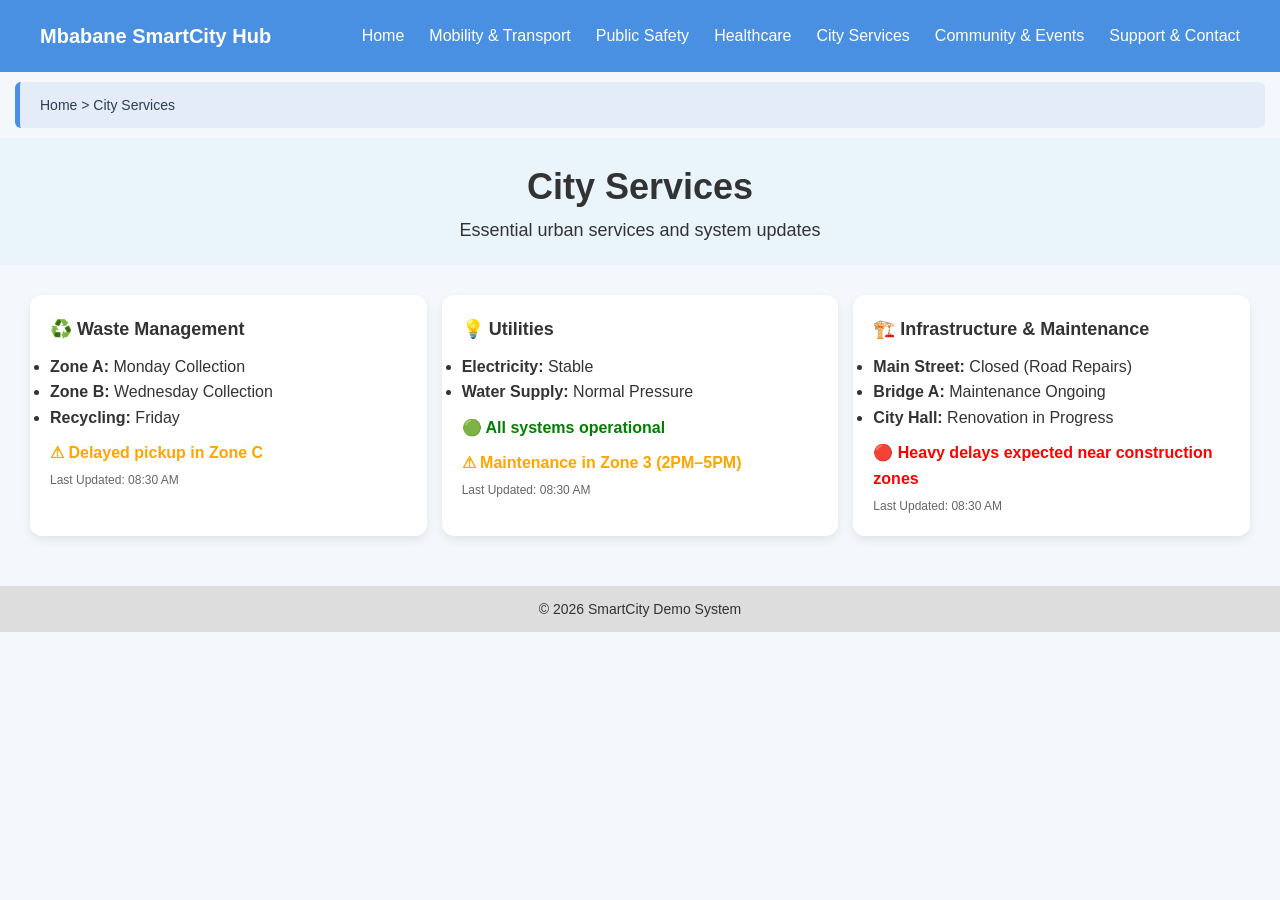
==== city_services.html @ 6250e5c0 "Add files via upload" ====
<!DOCTYPE html>
<html lang="en">
<head>
    <meta charset="UTF-8">
    <meta name="viewport" content="width=device-width, initial-scale=1.0">
    <title>City Services - SmartCity Hub</title>
    <link rel="stylesheet" href="styles.css">
</head>
<body>

    <!-- HEADER -->
    <header>
        <div class="logo">Mbabane SmartCity Hub</div>
        <nav>
            <ul>
                <li><a href="index.html">Home</a></li>
                <li><a href="mobility.html">Mobility & Transport</a></li>
                <li><a href="public_safety.html">Public Safety</a></li>
                <li><a href="health.html">Healthcare</a></li>
                <li><a href="city_services.html">City Services</a></li>
                <li><a href="community.html">Community & Events</a></li>
                <li><a href="contact.html">Support & Contact</a></li>
            </ul>
        </nav>
    </header>

    <!-- BREADCRUMBS -->
    <section class="breadcrumbs">
            <p>Home > City Services</p>
    </section>

    <!-- PAGE TITLE -->
    <section class="hero small-hero">
        <h1>City Services</h1>
        <p>Essential urban services and system updates</p>
    </section>

    <!-- MAIN CONTENT -->
    <main class="container">

        <!-- WASTE MANAGEMENT -->
        <div class="card">
            <h2>♻️ Waste Management</h2>
            <ul>
                <li><strong>Zone A:</strong> Monday Collection</li>
                <li><strong>Zone B:</strong> Wednesday Collection</li>
                <li><strong>Recycling:</strong> Friday</li>
            </ul>

            <p class="status warning">⚠ Delayed pickup in Zone C</p>
            <p class="update">Last Updated: 08:30 AM</p>
        </div>

        <!-- UTILITIES -->
        <div class="card">
            <h2>💡 Utilities</h2>
            <ul>
                <li><strong>Electricity:</strong> Stable</li>
                <li><strong>Water Supply:</strong> Normal Pressure</li>
            </ul>

            <p class="status normal">🟢 All systems operational</p>
            <p class="status warning">⚠ Maintenance in Zone 3 (2PM–5PM)</p>
            <p class="update">Last Updated: 08:30 AM</p>
        </div>

        <!-- INFRASTRUCTURE -->
        <div class="card">
            <h2>🏗️ Infrastructure & Maintenance</h2>
            <ul>
                <li><strong>Main Street:</strong> Closed (Road Repairs)</li>
                <li><strong>Bridge A:</strong> Maintenance Ongoing</li>
                <li><strong>City Hall:</strong> Renovation in Progress</li>
            </ul>

            <p class="status danger">🔴 Heavy delays expected near construction zones</p>
            <p class="update">Last Updated: 08:30 AM</p>
        </div>

    </main>

    <!-- FOOTER -->
    <footer>
        <p>© 2026 SmartCity Demo System</p>
    </footer>

</body>
</html>
---- styles.css ----
/* RESET */
* {
    margin: 0;
    padding: 0;
    box-sizing: border-box;
}

/* ROOT VARIABLES (easy theme control) */
:root {
    --primary: #4a90e2;
    --bg-light: #f4f7fb;
    --card-bg: #ffffff;
    --text-dark: #333;
}

/* BODY */
body {
    font-family: Arial, sans-serif;
    background-color: var(--bg-light);
    color: var(--text-dark);
    line-height: 1.6;
}

/* HEADER */
header {
    background-color: var(--primary);
    color: white;
    padding: 15px 20px;
    display: flex;
    flex-direction: column; /* mobile first */
    align-items: center;
    gap: 10px;
}

header .logo {
    font-size: 20px;
    font-weight: bold;
}

/* NAVIGATION */
nav ul {
    list-style: none;
    display: flex;
    flex-direction: column; /* stacked on mobile */
    gap: 10px;
    text-align: center;
}

nav a {
    color: white;
    text-decoration: none;
    font-weight: 500;
}

nav a:hover {
    text-decoration: underline;
}

/* HERO */
.hero {
    text-align: center;
    padding: 30px 15px;
    background-color: #eaf2fb;
}

.hero h1 {
    font-size: 24px;
}

.hero p {
    font-size: 14px;
}

/* CONTAINER */
.container {
    display: grid;
    grid-template-columns: 1fr; /* mobile: single column */
    padding: 15px;
    gap: 15px;
}

/* CARD */
.card {
    background-color: var(--card-bg);
    border-radius: 12px;
    padding: 20px;
    box-shadow: 0 4px 10px rgba(0,0,0,0.08);
    transition: transform 0.2s ease;
}

.card:hover {
    transform: translateY(-3px);
}

.card h2 {
    font-size: 18px;
    margin-bottom: 10px;
}

/* IMAGES */
.card img {
    width: 100%;
    height: 50%;
    border-radius: 10px;
    margin-bottom: 10px;
}

/* ALERTS */
.alerts ul {
    list-style: none;
}

.alerts li {
    padding: 6px 0;
    border-bottom: 1px solid #eee;
    font-size: 14px;
}

/* FOOTER */
footer {
    text-align: center;
    padding: 12px;
    background-color: #ddd;
    margin-top: 20px;
    font-size: 14px;
}

/* BREADCRUMBS - ENHANCED */
.breadcrumbs {
    padding: 12px 20px;
    background-color: #e3ecf7;
    border-left: 5px solid #4a90e2;
    margin: 10px 15px;
    border-radius: 6px;
}

.breadcrumbs p {
    color: #2c3e50;
    font-size: 14px;
    font-weight: 500;
}

/* ========================= */
/* TABLET (≥ 600px) */
/* ========================= */
@media (min-width: 600px) {

    header {
        flex-direction: row;
        justify-content: space-between;
    }

    nav ul {
        flex-direction: row;
        gap: 15px;
    }

    .hero h1 {
        font-size: 28px;
    }

    .hero p {
        font-size: 16px;
    }

    .container {
        grid-template-columns: repeat(2, 1fr);
    }
}

/* ========================= */
/* DESKTOP (≥ 900px) */
/* ========================= */
@media (min-width: 900px) {

    .container {
        grid-template-columns: repeat(3, 1fr);
        padding: 30px;
    }

    .hero {
        padding: 50px 20px;
    }

    .hero h1 {
        font-size: 36px;
    }

    .hero p {
        font-size: 18px;
    }

    header {
        padding: 20px 40px;
    }

    nav ul {
        gap: 25px;
    }
}

/* MINI GRID (Police stations layout) */
.mini-grid {
    display: grid;
    grid-template-columns: 1fr;
    gap: 15px;
    margin-top: 10px;
}

/* MINI CARDS */
.mini-card {
    background: #f9fbff;
    padding: 10px;
    border-radius: 10px;
    text-align: center;
    box-shadow: 0 2px 6px rgba(0,0,0,0.05);
}

.mini-card img {
    width: 100%;
    height: 100px;
    object-fit: cover;
    border-radius: 8px;
    margin-bottom: 8px;
}

.mini-card h3 {
    font-size: 14px;
    margin-bottom: 5px;
}

.mini-card p {
    font-size: 12px;
}

/* FIRE SECTION */
.service-highlight {
    display: flex;
    flex-direction: column;
    gap: 10px;
}

.service-highlight img {
    width: 100%;
    border-radius: 10px;
}

/* RESPONSIVE GRID FOR POLICE */
@media (min-width: 600px) {
    .mini-grid {
        grid-template-columns: repeat(2, 1fr);
    }
}

@media (min-width: 900px) {
    .mini-grid {
        grid-template-columns: repeat(2, 1fr);
    }

    .service-highlight {
        flex-direction: row;
        align-items: center;
    }

    .service-highlight img {
        width: 40%;
    }
}

/* TOP BAR (Breadcrumb + Search) */
.top-bar {
    display: flex;
    flex-direction: column;
    gap: 10px;
    padding: 10px 15px;
}

/* SEARCH */
.search-container {
    position: relative;
}

#searchInput {
    width: 100%;
    padding: 10px;
    border: 1px solid #ccc;
    border-radius: 6px;
    font-size: 14px;
}

/* SUGGESTIONS DROPDOWN */
#suggestions {
    position: absolute;
    width: 100%;
    background: white;
    border: 1px solid #ccc;
    max-height: 150px;
    overflow-y: auto;
    z-index: 9999; /* critical */
}


.suggestion-item {
    padding: 8px;
    cursor: pointer;
}

.suggestion-item:hover {
    background-color: #f0f4f8;
}

/* DESKTOP LAYOUT */
@media (min-width: 768px) {
    .top-bar {
        flex-direction: row;
        justify-content: space-between;
        align-items: center;
    }

    .search-container {
        width: 300px;
    }
}

/* SMALL HERO */
.small-hero {
    padding: 20px;
    background: #eaf4fb;
    text-align: center;
}

/* STATUS COLORS */
.status {
    margin-top: 10px;
    font-weight: bold;
}

.status.normal {
    color: green;
}

.status.warning {
    color: orange;
}

.status.danger {
    color: red;
}

/* UPDATE TEXT */
.update {
    font-size: 12px;
    color: #666;
    margin-top: 5px;
}
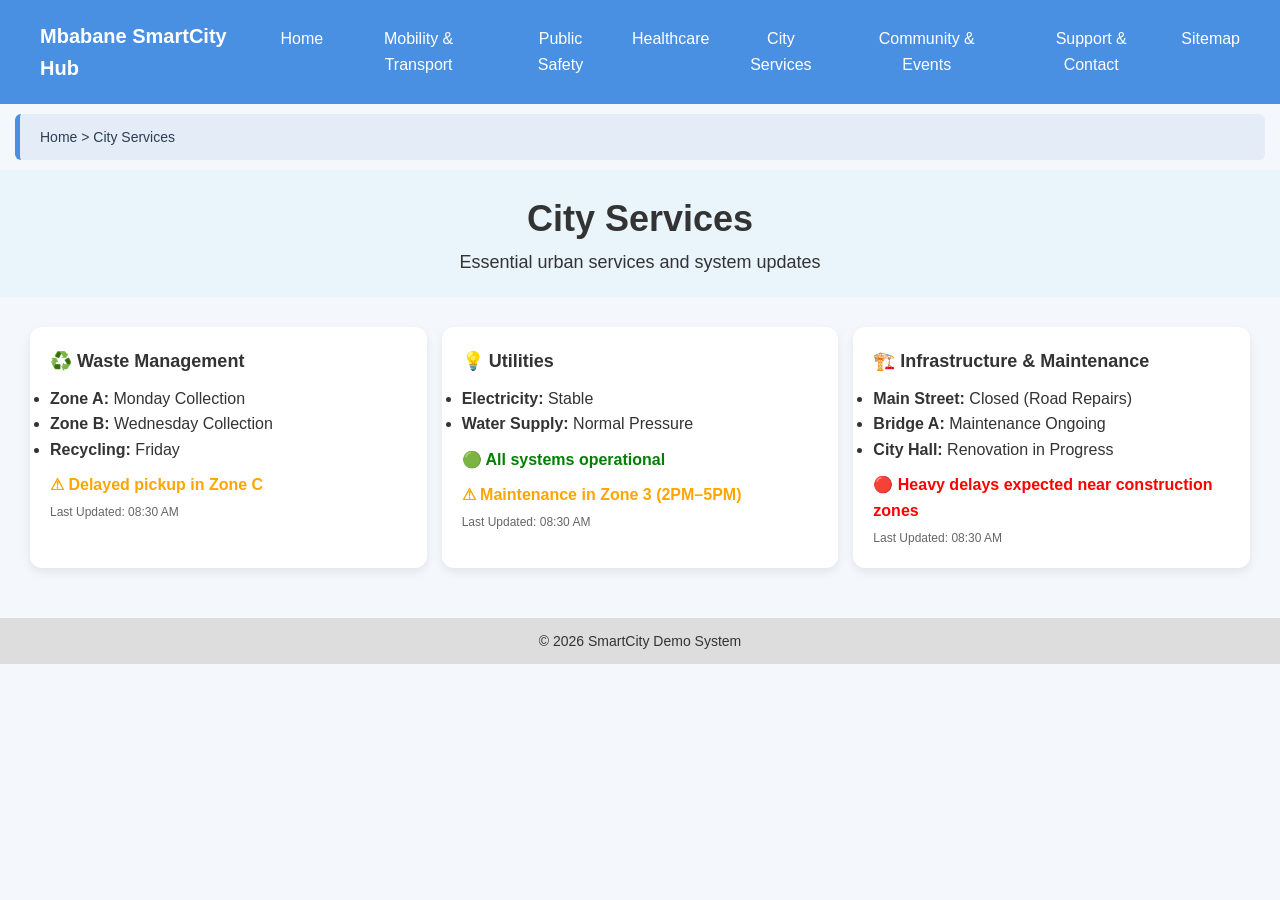
==== commit fe20d826: "Fix HTML formatting and add sitemap link" ====
--- a/city_services.html
+++ b/city_services.html
@@ -20,6 +20,7 @@
                 <li><a href="city_services.html">City Services</a></li>
                 <li><a href="community.html">Community & Events</a></li>
                 <li><a href="contact.html">Support & Contact</a></li>
+                 <li><a href="sitemap.html">Sitemap</a></li>
             </ul>
         </nav>
     </header>
@@ -85,4 +86,4 @@
     </footer>
 
 </body>
-</html>+</html>
